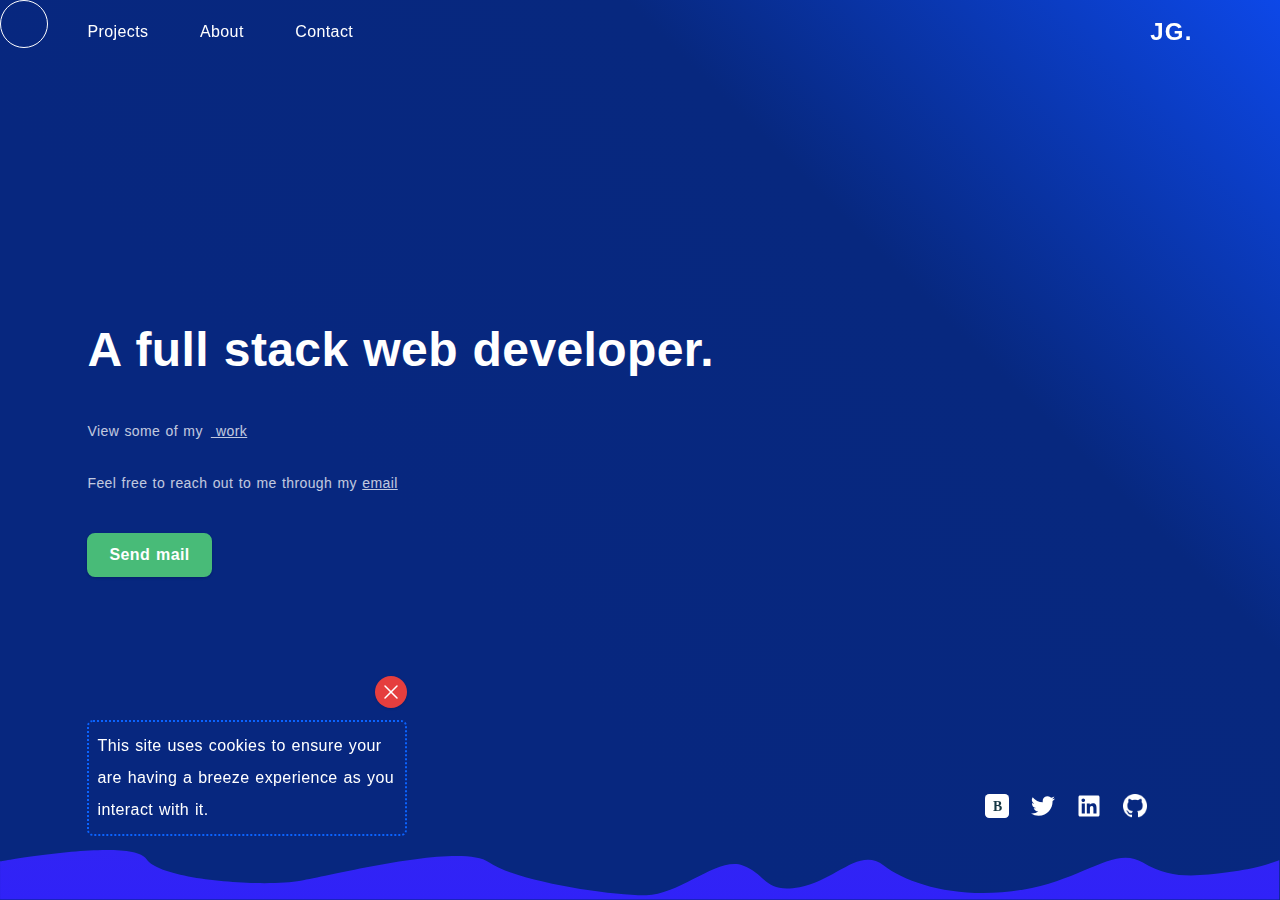
==== index.html @ e13d9b6c ":tada: initial commit" ====
<!doctype html>
<html data-n-head-ssr lang="en" data-n-head="%7B%22lang%22:%7B%22ssr%22:%22en%22%7D%7D">
  <head>
    <title>IAmGitau — A Full stack web developer</title><meta data-n-head="ssr" name="title" data-hid="title" content="IAmGitau — A Full stack web developer"><meta data-n-head="ssr" data-hid="description" name="description" content="A passionate web developer, ready to work on complex project and giving them life. I am constantly learning and challenging myself to be even more productive.  I mostly work with python [Django] and JavaScript/Typescript (Nodejs and vuejs) on my applications, but also, I have some experience working with PHP(Laravel) and Golang."><meta data-n-head="ssr" data-hid="og:type" property="og:type" content="website"><meta data-n-head="ssr" data-hid="og:url" property="og:url" content="https://metatags.io/"><meta data-n-head="ssr" data-hid="og:title" property="og:title" content="IAmGitau — A Full stack web developer"><meta data-n-head="ssr" data-hid="og:description" property="og:description" content="A passionate web developer, ready to work on complex project and giving them life. I am constantly learning and challenging myself to be even more productive.  I mostly work with python [Django] and JavaScript/Typescript (Nodejs and vuejs) on my applications, but also, I have some experience working with PHP(Laravel) and Golang."><meta data-n-head="ssr" data-hid="og:image" property="og:image" content="/breakfast.svg"><meta data-n-head="ssr" data-hid="twitter:card" property="twitter:card" content="summary_large_image"><meta data-n-head="ssr" data-hid="twitter:url" property="twitter:url" content="undefined"><meta data-n-head="ssr" data-hid="twitter:title" property="twitter:title" content="IAmGitau — A Full stack web developer"><meta data-n-head="ssr" data-hid="twitter:description" property="twitter:description" content="A passionate web developer, ready to work on complex project and giving them life. I am constantly learning and challenging myself to be even more productive.  I mostly work with python [Django] and JavaScript/Typescript (Nodejs and vuejs) on my applications, but also, I have some experience working with PHP(Laravel) and Golang."><meta data-n-head="ssr" data-hid="twitter:image" property="twitter:image" content="/breakfast.svg"><meta data-n-head="ssr" data-hid="charset" charset="utf-8"><meta data-n-head="ssr" data-hid="viewport" name="viewport" content="width=device-width,initial-scale=1"><meta data-n-head="ssr" data-hid="mobile-web-app-capable" name="mobile-web-app-capable" content="yes"><meta data-n-head="ssr" data-hid="apple-mobile-web-app-title" name="apple-mobile-web-app-title" content="portfolio"><meta data-n-head="ssr" data-hid="og:site_name" name="og:site_name" property="og:site_name" content="portfolio"><link data-n-head="ssr" rel="shortcut icon" type="image/svg+xml" href="/logo.svg"><link data-n-head="ssr" rel="shortcut icon" href="/_nuxt/icons/icon_64x64.5f6a36.png"><link data-n-head="ssr" rel="apple-touch-icon" href="/_nuxt/icons/icon_512x512.5f6a36.png" sizes="512x512"><link data-n-head="ssr" rel="manifest" href="/_nuxt/manifest.0e35ac00.json" data-hid="manifest"><script data-n-head="ssr" src="/js/baby.js" defer></script><link rel="preload" href="/_nuxt/f70dbe1.js" as="script"><link rel="preload" href="/_nuxt/0036e7c.js" as="script"><link rel="preload" href="/_nuxt/cc92dce.js" as="script"><link rel="preload" href="/_nuxt/f03c0eb.js" as="script"><link rel="preload" href="/_nuxt/97b3f33.js" as="script"><style data-vue-ssr-id="0211d3d2:0 f52d43e0:0 fa7ff0ca:0 56b15182:0 a6830024:0 362bcc60:0 513e7f09:0">/*! normalize.css v8.0.1 | MIT License | github.com/necolas/normalize.css */html{line-height:1.15;-webkit-text-size-adjust:100%}body{margin:0}main{display:block}h1{font-size:2em;margin:.67em 0}hr{box-sizing:content-box;height:0;overflow:visible}pre{font-family:monospace,monospace;font-size:1em}a{background-color:transparent}abbr[title]{border-bottom:none;text-decoration:underline;-webkit-text-decoration:underline dotted;text-decoration:underline dotted}b,strong{font-weight:bolder}code,kbd,samp{font-family:monospace,monospace;font-size:1em}small{font-size:80%}sub,sup{font-size:75%;line-height:0;position:relative;vertical-align:baseline}sub{bottom:-.25em}sup{top:-.5em}img{border-style:none}button,input,optgroup,select,textarea{font-family:inherit;font-size:100%;line-height:1.15;margin:0}button,input{overflow:visible}button,select{text-transform:none}[type=button],button{-webkit-appearance:button}[type=button]::-moz-focus-inner,button::-moz-focus-inner{border-style:none;padding:0}[type=button]:-moz-focusring,button:-moz-focusring{outline:1px dotted ButtonText}fieldset{padding:.35em .75em .625em}legend{box-sizing:border-box;color:inherit;display:table;max-width:100%;padding:0;white-space:normal}progress{vertical-align:baseline}textarea{overflow:auto}[type=number]::-webkit-inner-spin-button,[type=number]::-webkit-outer-spin-button{height:auto}details{display:block}summary{display:list-item}[hidden],template{display:none}blockquote,dd,dl,figure,h1,h2,h3,h4,h5,h6,hr,p,pre{margin:0}button{background-color:transparent;background-image:none}button:focus{outline:1px dotted;outline:5px auto -webkit-focus-ring-color}fieldset,ol,ul{margin:0;padding:0}ol,ul{list-style:none}html{font-family:system-ui,-apple-system,Segoe UI,Roboto,Ubuntu,Cantarell,Noto Sans,sans-serif,BlinkMacSystemFont,"Segoe UI","Helvetica Neue",Arial,"Noto Sans","Apple Color Emoji","Segoe UI Emoji","Segoe UI Symbol","Noto Color Emoji";line-height:1.5}*,:after,:before{box-sizing:border-box;border:0 solid #e2e8f0}hr{border-top-width:1px}img{border-style:solid}textarea{resize:vertical}input::-moz-placeholder,textarea::-moz-placeholder{color:#a0aec0}input:-ms-input-placeholder,textarea:-ms-input-placeholder{color:#a0aec0}input::placeholder,textarea::placeholder{color:#a0aec0}[role=button],button{cursor:pointer}table{border-collapse:collapse}h1,h2,h3,h4,h5,h6{font-size:inherit;font-weight:inherit}a{color:inherit;text-decoration:inherit}button,input,optgroup,select,textarea{padding:0;line-height:inherit;color:inherit}code,kbd,pre,samp{font-family:Menlo,Monaco,Consolas,"Liberation Mono","Courier New",monospace}audio,canvas,embed,iframe,img,object,svg,video{display:block;vertical-align:middle}img,video{max-width:100%;height:auto}.space-y-2>:not(template)~:not(template){--space-y-reverse:0;margin-top:calc(.5rem*(1 - var(--space-y-reverse)));margin-bottom:calc(.5rem*var(--space-y-reverse))}.space-y-3>:not(template)~:not(template){--space-y-reverse:0;margin-top:calc(.75rem*(1 - var(--space-y-reverse)));margin-bottom:calc(.75rem*var(--space-y-reverse))}.space-x-3>:not(template)~:not(template){--space-x-reverse:0;margin-right:calc(.75rem*var(--space-x-reverse));margin-left:calc(.75rem*(1 - var(--space-x-reverse)))}.space-y-4>:not(template)~:not(template){--space-y-reverse:0;margin-top:calc(1rem*(1 - var(--space-y-reverse)));margin-bottom:calc(1rem*var(--space-y-reverse))}.space-y-8>:not(template)~:not(template){--space-y-reverse:0;margin-top:calc(2rem*(1 - var(--space-y-reverse)));margin-bottom:calc(2rem*var(--space-y-reverse))}.space-y-16>:not(template)~:not(template){--space-y-reverse:0;margin-top:calc(4rem*(1 - var(--space-y-reverse)));margin-bottom:calc(4rem*var(--space-y-reverse))}.bg-transparent{background-color:transparent}.bg-red-600{--bg-opacity:1;background-color:#e53e3e;background-color:rgba(229,62,62,var(--bg-opacity))}.bg-green-500{--bg-opacity:1;background-color:#48bb78;background-color:rgba(72,187,120,var(--bg-opacity))}.bg-blue-800{--bg-opacity:1;background-color:#2c5282;background-color:rgba(44,82,130,var(--bg-opacity))}.hover\:bg-transparent:hover{background-color:transparent}.border-gray-200{--border-opacity:1;border-color:#edf2f7;border-color:rgba(237,242,247,var(--border-opacity))}.border-gray-400{--border-opacity:1;border-color:#cbd5e0;border-color:rgba(203,213,224,var(--border-opacity))}.border-green-500{--border-opacity:1;border-color:#48bb78;border-color:rgba(72,187,120,var(--border-opacity))}.border-indigo-600{--border-opacity:1;border-color:#5a67d8;border-color:rgba(90,103,216,var(--border-opacity))}.hover\:border-green-500:hover{--border-opacity:1;border-color:#48bb78;border-color:rgba(72,187,120,var(--border-opacity))}.hover\:border-indigo-700:hover{--border-opacity:1;border-color:#4c51bf;border-color:rgba(76,81,191,var(--border-opacity))}.border-opacity-0{--border-opacity:0}.border-opacity-25{--border-opacity:0.25}.border-opacity-50{--border-opacity:0.5}.border-opacity-100,.focus\:border-opacity-100:focus,.hover\:border-opacity-100:hover{--border-opacity:1}.rounded{border-radius:.25rem}.rounded-md{border-radius:.375rem}.rounded-lg{border-radius:.5rem}.rounded-xl{border-radius:.75rem}.rounded-full{border-radius:9999px}.border-dashed{border-style:dashed}.border-dotted{border-style:dotted}.border-2{border-width:2px}.border{border-width:1px}.flex{display:flex}.table{display:table}.grid{display:grid}.hidden{display:none}.flex-row{flex-direction:row}.flex-col{flex-direction:column}.items-start{align-items:flex-start}.items-end{align-items:flex-end}.items-center{align-items:center}.justify-start{justify-content:flex-start}.justify-end{justify-content:flex-end}.justify-center{justify-content:center}.justify-between{justify-content:space-between}.font-bold{font-weight:700}.h-6{height:1.5rem}.h-full{height:100%}.h-screen{height:100vh}.text-sm{font-size:.875rem;line-height:1.25rem}.text-lg{font-size:1.125rem}.text-lg,.text-xl{line-height:1.75rem}.text-xl{font-size:1.25rem}.text-2xl{font-size:1.5rem;line-height:2rem}.text-3xl{font-size:1.875rem;line-height:2.25rem}.text-5xl{font-size:3rem;line-height:1}.leading-6{line-height:1.5rem}.leading-8{line-height:2rem}.leading-normal{line-height:1.5}.leading-relaxed{line-height:1.625}.leading-loose{line-height:2}.my-6{margin-top:1.5rem;margin-bottom:1.5rem}.my-10{margin-top:2.5rem;margin-bottom:2.5rem}.mx-auto{margin-left:auto;margin-right:auto}.mt-4{margin-top:1rem}.mt-5{margin-top:1.25rem}.mt-10{margin-top:2.5rem}.mb-12{margin-bottom:3rem}.mt-32{margin-top:8rem}.-mt-3{margin-top:-.75rem}.min-h-screen{min-height:100vh}.opacity-50{opacity:.5}.hover\:opacity-75:hover,.opacity-75{opacity:.75}.focus\:outline-none:focus{outline:2px solid transparent;outline-offset:2px}.overflow-y-auto{overflow-y:auto}.p-1{padding:.25rem}.p-2{padding:.5rem}.py-1{padding-top:.25rem;padding-bottom:.25rem}.py-2{padding-top:.5rem;padding-bottom:.5rem}.px-2{padding-left:.5rem;padding-right:.5rem}.py-3{padding-top:.75rem;padding-bottom:.75rem}.py-4{padding-top:1rem;padding-bottom:1rem}.px-4{padding-left:1rem;padding-right:1rem}.px-5{padding-left:1.25rem;padding-right:1.25rem}.px-8{padding-left:2rem;padding-right:2rem}.pt-16{padding-top:4rem}.static{position:static}.fixed{position:fixed}.relative{position:relative}.top-0{top:0}.bottom-0{bottom:0}.shadow{box-shadow:0 1px 3px 0 rgba(0,0,0,.1),0 1px 2px 0 rgba(0,0,0,.06)}.hover\:shadow-md:hover{box-shadow:0 4px 6px -1px rgba(0,0,0,.1),0 2px 4px -1px rgba(0,0,0,.06)}.text-center{text-align:center}.text-white{--text-opacity:1;color:#fff;color:rgba(255,255,255,var(--text-opacity))}.text-gray-100{--text-opacity:1;color:#f7fafc;color:rgba(247,250,252,var(--text-opacity))}.text-gray-300{--text-opacity:1;color:#e2e8f0;color:rgba(226,232,240,var(--text-opacity))}.text-opacity-75{--text-opacity:0.75}.uppercase{text-transform:uppercase}.capitalize{text-transform:capitalize}.underline{text-decoration:underline}.tracking-normal{letter-spacing:0}.tracking-wide{letter-spacing:.025em}.tracking-wider{letter-spacing:.05em}.select-none{-webkit-user-select:none;-moz-user-select:none;-ms-user-select:none;user-select:none}.w-6{width:1.5rem}.w-1\/2{width:50%}.w-3\/4{width:75%}.w-7\/12{width:58.333333%}.w-10\/12{width:83.333333%}.w-full{width:100%}.z-40{z-index:40}.z-50{z-index:50}.gap-3{grid-gap:.75rem;gap:.75rem}.auto-rows-auto{grid-auto-rows:auto}.transform{--transform-translate-x:0;--transform-translate-y:0;--transform-rotate:0;--transform-skew-x:0;--transform-skew-y:0;--transform-scale-x:1;--transform-scale-y:1;transform:translateX(var(--transform-translate-x)) translateY(var(--transform-translate-y)) rotate(var(--transform-rotate)) skewX(var(--transform-skew-x)) skewY(var(--transform-skew-y)) scaleX(var(--transform-scale-x)) scaleY(var(--transform-scale-y))}.transition{transition-property:background-color,border-color,color,fill,stroke,opacity,box-shadow,transform}.transition-colors{transition-property:background-color,border-color,color,fill,stroke}.ease-out{transition-timing-function:cubic-bezier(0,0,.2,1)}.duration-300{transition-duration:.3s}@-webkit-keyframes spin{to{transform:rotate(1turn)}}@keyframes spin{to{transform:rotate(1turn)}}@-webkit-keyframes ping{75%,to{transform:scale(2);opacity:0}}@keyframes ping{75%,to{transform:scale(2);opacity:0}}@-webkit-keyframes pulse{50%{opacity:.5}}@keyframes pulse{50%{opacity:.5}}@-webkit-keyframes bounce{0%,to{transform:translateY(-25%);-webkit-animation-timing-function:cubic-bezier(.8,0,1,1);animation-timing-function:cubic-bezier(.8,0,1,1)}50%{transform:none;-webkit-animation-timing-function:cubic-bezier(0,0,.2,1);animation-timing-function:cubic-bezier(0,0,.2,1)}}@keyframes bounce{0%,to{transform:translateY(-25%);-webkit-animation-timing-function:cubic-bezier(.8,0,1,1);animation-timing-function:cubic-bezier(.8,0,1,1)}50%{transform:none;-webkit-animation-timing-function:cubic-bezier(0,0,.2,1);animation-timing-function:cubic-bezier(0,0,.2,1)}}.animate-bounce{-webkit-animation:bounce 1s infinite;animation:bounce 1s infinite}@media (min-width:640px){.sm\:space-y-3>:not(template)~:not(template){--space-y-reverse:0;margin-top:calc(.75rem*(1 - var(--space-y-reverse)));margin-bottom:calc(.75rem*var(--space-y-reverse))}.sm\:flex{display:flex}.sm\:justify-center{justify-content:center}.sm\:h-8{height:2rem}.sm\:text-lg{font-size:1.125rem;line-height:1.75rem}.sm\:text-xl{font-size:1.25rem;line-height:1.75rem}.sm\:leading-6{line-height:1.5rem}.sm\:leading-normal{line-height:1.5}.sm\:mt-10{margin-top:2.5rem}.sm\:mb-16{margin-bottom:4rem}.sm\:pt-12{padding-top:3rem}.sm\:tracking-normal{letter-spacing:0}.sm\:w-8{width:2rem}.sm\:w-7\/12{width:58.333333%}.sm\:w-8\/12{width:66.666667%}.sm\:gap-5{grid-gap:1.25rem;gap:1.25rem}.sm\:grid-cols-2{grid-template-columns:repeat(2,minmax(0,1fr))}}@media (min-width:768px){.md\:text-2xl{font-size:1.5rem;line-height:2rem}.md\:leading-7{line-height:1.75rem}.md\:pt-8{padding-top:2rem}.md\:tracking-wide{letter-spacing:.025em}.md\:w-1\/3{width:33.333333%}.md\:w-7\/12{width:58.333333%}}@media (min-width:1024px){.lg\:text-base{font-size:1rem;line-height:1.5rem}.lg\:text-3xl{font-size:1.875rem;line-height:2.25rem}.lg\:leading-8{line-height:2rem}.lg\:pt-5{padding-top:1.25rem}.lg\:w-1\/4{width:25%}.lg\:w-6\/12{width:50%}}.page-enter,.page-leave-active{opacity:0}.page-enter-active,.page-leave-active{transition:opacity .5s}.screen{height:100vh;min-height:100vh;width:100%}.rounded-xl{border-radius:1rem}.tooltip{position:relative}.w-web{width:86.333333%}@-webkit-keyframes bounce{0%,to{transform:translateY(-2.5%);-webkit-animation-timing-function:cubic-bezier(.8,0,1,1);animation-timing-function:cubic-bezier(.8,0,1,1)}50%{transform:none;-webkit-animation-timing-function:cubic-bezier(0,0,.2,1);animation-timing-function:cubic-bezier(0,0,.2,1)}}@keyframes bounce{0%,to{transform:translateY(-2.5%);-webkit-animation-timing-function:cubic-bezier(.8,0,1,1);animation-timing-function:cubic-bezier(.8,0,1,1)}50%{transform:none;-webkit-animation-timing-function:cubic-bezier(0,0,.2,1);animation-timing-function:cubic-bezier(0,0,.2,1)}}.nuxt-progress{position:fixed;top:0;left:0;right:0;height:2px;width:0;opacity:1;transition:width .1s,opacity .4s;background-color:#000;z-index:999999}.nuxt-progress.nuxt-progress-notransition{transition:none}.nuxt-progress-failed{background-color:red}html{font-family:"Source Sans Pro",-apple-system,BlinkMacSystemFont,"Segoe UI",Roboto,"Helvetica Neue",Arial,sans-serif;font-size:16px;word-spacing:1px;-ms-text-size-adjust:100%;-webkit-text-size-adjust:100%;-moz-osx-font-smoothing:grayscale;-webkit-font-smoothing:antialiased;box-sizing:border-box}*,:after,:before{box-sizing:border-box;margin:0}#body{background:linear-gradient(45deg,#07277f,#07277f,#07287f,#0e4df9 105%)}.link{padding:.25rem;margin-top:2.5rem;transition-property:background-color,border-color,color,fill,stroke,opacity,box-shadow,transform;transition-duration:.3s;--border-opacity:1;--border-opacity:0;border:1px dotted #edf2f7;border-color:rgba(237,242,247,var(--border-opacity));border-radius:9999px;-webkit-user-select:none;-moz-user-select:none;-ms-user-select:none;user-select:none}.link:focus,.link:hover{--border-opacity:1}.link:focus{outline:2px solid transparent;outline-offset:2px}#cursor{width:3rem;height:3rem;border:1px solid #fff;position:absolute;border-radius:50%;transition-duration:.2s;transition-timing-function:ease-out;-webkit-animation:cursor 3s infinite alternate;animation:cursor 3s infinite alternate}body{overflow:hidden}@-webkit-keyframes cursor{0%{transform:scale(1)}to{transform:scale(.7)}}@keyframes cursor{0%{transform:scale(1)}to{transform:scale(.7)}}@media screen and (max-width:400px){#links{margin-bottom:2rem!important}}#links{right:10%;margin-bottom:4%}@media screen and (max-width:1280px){#links{margin-bottom:6%!important}}@media screen and (max-width:480px){#nav[data-v-78982174]{width:60%}}@media screen and (max-width:300px){#nav[data-v-78982174]{width:100%}}@media screen and (max-width:380px){#nav[data-v-78982174]{width:80%;font-size:.875rem;line-height:1.25rem;letter-spacing:.05em}}@media screen and (max-width:350px){#title[data-v-725ddae3]{width:95%;font-size:2.25rem;line-height:2.5rem}}.border-cookie-color[data-v-1d9d3c94]{--border-opacity-custom:1;border-color:#0b63fe;border-color:rgba(11,99,254,var(--border-opacity-custom))}</style><link rel="preload" href="/_nuxt/static/1603466944/state.js" as="script"><link rel="preload" href="/_nuxt/static/1603466944/payload.js" as="script">
  </head>
  <body>
    <div data-server-rendered="true" id="__nuxt"><!----><div id="__layout"><div id="body" class="relative flex flex-col items-start justify-between w-full h-screen min-h-screen overflow-y-auto text-white"><section class="w-full text-white fixed top-0 py-4 bg-transparent" style="z-index:60" data-v-78982174><header class="mx-auto flex flex-row justify-between items-center w-web" data-v-78982174><nav class="flex flex-row items-center justify-start w-full" data-v-78982174><ul id="nav" class="flex capitalize tracking-wide flex-row items-center justify-between w-1/2 lg:w-1/4 sm:w-7/12" data-v-78982174><li data-v-78982174><a href="/projects" data-v-78982174>projects</a></li> <li data-v-78982174><a href="/about" data-v-78982174>about</a></li> <li data-v-78982174><a href="/contact" data-v-78982174>Contact</a></li></ul></nav> <a href="/" aria-current="page" class="text-2xl font-bold tracking-wider text-white select-none nuxt-link-exact-active nuxt-link-active" data-v-ed53b144 data-v-78982174>
  JG.
</a></header></section> <div id="cursor"></div> <section class="flex flex-col items-start justify-center h-full mx-auto w-web"><section class="flex flex-col items-start justify-center w-full h-full space-y-2 space-y-8 text-white tracking-wide" data-v-725ddae3><h1 id="title" class="w-3/4 -mt-3 text-5xl font-bold leading-relaxed text-white" data-v-725ddae3>
    A full stack web developer.
  </h1> <div class="flex flex-col items-start space-y-3" data-v-725ddae3><p class="text-sm opacity-75" data-v-725ddae3>
      View some of my<a href="/projects" class="px-2 py-1 underline rounded-md hover:opacity-75" data-v-725ddae3>
        work
      </a></p></div> <div class="flex flex-col items-start space-y-4" data-v-725ddae3><p class="text-sm opacity-75" data-v-725ddae3>
      Feel free to reach out to me through my
      <a href="mailto:jozegitao@gmail.com" rel="noopener noreferrer" class="underline hover:opacity-75" data-v-725ddae3>
        email
      </a></p> <br data-v-725ddae3> <a href="mailto:jozegitao@gmail.com" rel="noopener noreferrer" class="px-5 py-2 mt-5 font-bold tracking-wide text-center text-white transition-colors duration-300 bg-green-500 border-2 border-green-500 rounded-lg shadow select-none hover:bg-transparent hover:border-green-500 hover:shadow-md" data-v-725ddae3>
  Send mail
</a></div></section> <section class="fixed bottom-0 z-50 hidden sm:flex flex-col w-1/2 mb-12 space-y-3 sm:mb-16 lg:w-1/4 md:w-1/3" data-v-1d9d3c94><div class="flex flex-row items-center justify-end w-full" data-v-1d9d3c94><button type="button" tabindex="0" role="button" aria-label="button" aria-describedby="Accept website cookies" class="p-1 transition-colors duration-300 bg-red-600 rounded-full shadow active:opacity-75" data-v-1d9d3c94><svg xmlns="http://www.w3.org/2000/svg" viewBox="0 0 24 24" stroke-width="1.5" stroke="currentColor" fill="none" stroke-linecap="round" stroke-linejoin="round" class="w-6 h-6 text-white" data-v-1d9d3c94><path stroke="none" d="M0 0h24v24H0z" fill="none" data-v-1d9d3c94></path> <line x1="18" y1="6" x2="6" y2="18" data-v-1d9d3c94></line> <line x1="6" y1="6" x2="18" y2="18" data-v-1d9d3c94></line></svg></button></div> <div class="w-full p-2 text-white border-2 border-dotted rounded-md border-cookie-color" data-v-1d9d3c94><p class="text-sm leading-normal tracking-normal text-white md:tracking-wide sm:leading-6 lg:leading-8 lg:text-base" data-v-1d9d3c94>
      This site uses cookies to ensure your are having a breeze experience as
      you interact with it.
    </p></div></section> <div id="links" class="fixed bottom-0 z-40 flex items-end justify-end space-x-3"><a href="https://vibrant-wozniak-8a4ee9.netlify.app" rel="noreferrer noopener" target="_blank" tabindex="0" title="My blog " class="link"><img src="[data-uri]" draggable="false" alt="blog" class="w-6 h-6 select-none"></a> <a href="https://twitter.com/_gitau_" rel="noreferrer noopener" target="_blank" tabindex="0" title="My twitter account" class="link"><img src="[data-uri]" draggable="false" alt="twiiter logo" class="w-6 h-6 select-none"></a> <a href="https://www.linkedin.com/in/joseph-gitau-2415a41a6" rel="noreferrer noopener" target="_blank" tabindex="0" title="My linkedin profile" class="link"><img src="[data-uri]" draggable="false" alt="linkedin" class="w-6 h-6 select-none"></a> <a href="https://github.com/IAmGitau" rel="noreferrer noopener" target="_blank" tabindex="0" title="My github account" class="link"><img src="/_nuxt/img/GitHub-Mark-Light-64px.eb94bb9.png" draggable="false" alt="githubIcon" class="w-6 h-6 select-none"></a></div></section> <svg xmlns="http://www.w3.org/2000/svg" viewBox="0 0 1921.239 75.335" class="fixed bottom-0 z-40 w-full"><defs><linearGradient id="a" x1=".5" x2=".5" y2="1" gradientUnits="objectBoundingBox"><stop offset="0" stop-color="#3124f4"></stop> <stop offset="1" stop-color="#3022f8"></stop></linearGradient></defs> <path d="M0 1023.355s197.913-36.2 219.635-3.62 177.4 42.237 231.7 32.583 240.15-56.719 282.388-27.756 184.36 50.407 236.345 49.479 107.683-58.483 144.814-44.558 31.562 41.773 85.4 32.49 89.117-61.268 126.249-32.49 116.038 51.985 208.868 36.2 137.389-66.837 180.09-40.845 80.762 20.423 127.177 14.853 77.567-18.145 77.567-18.145v58.779L0 1080.4z" transform="translate(0 -1006.135)" fill="url(#a)"></path></svg></div></div></div><script defer src="/_nuxt/static/1603466944/state.js"></script><script src="/_nuxt/f70dbe1.js" defer></script><script src="/_nuxt/97b3f33.js" defer></script><script src="/_nuxt/0036e7c.js" defer></script><script src="/_nuxt/cc92dce.js" defer></script><script src="/_nuxt/f03c0eb.js" defer></script>
  </body>
</html>
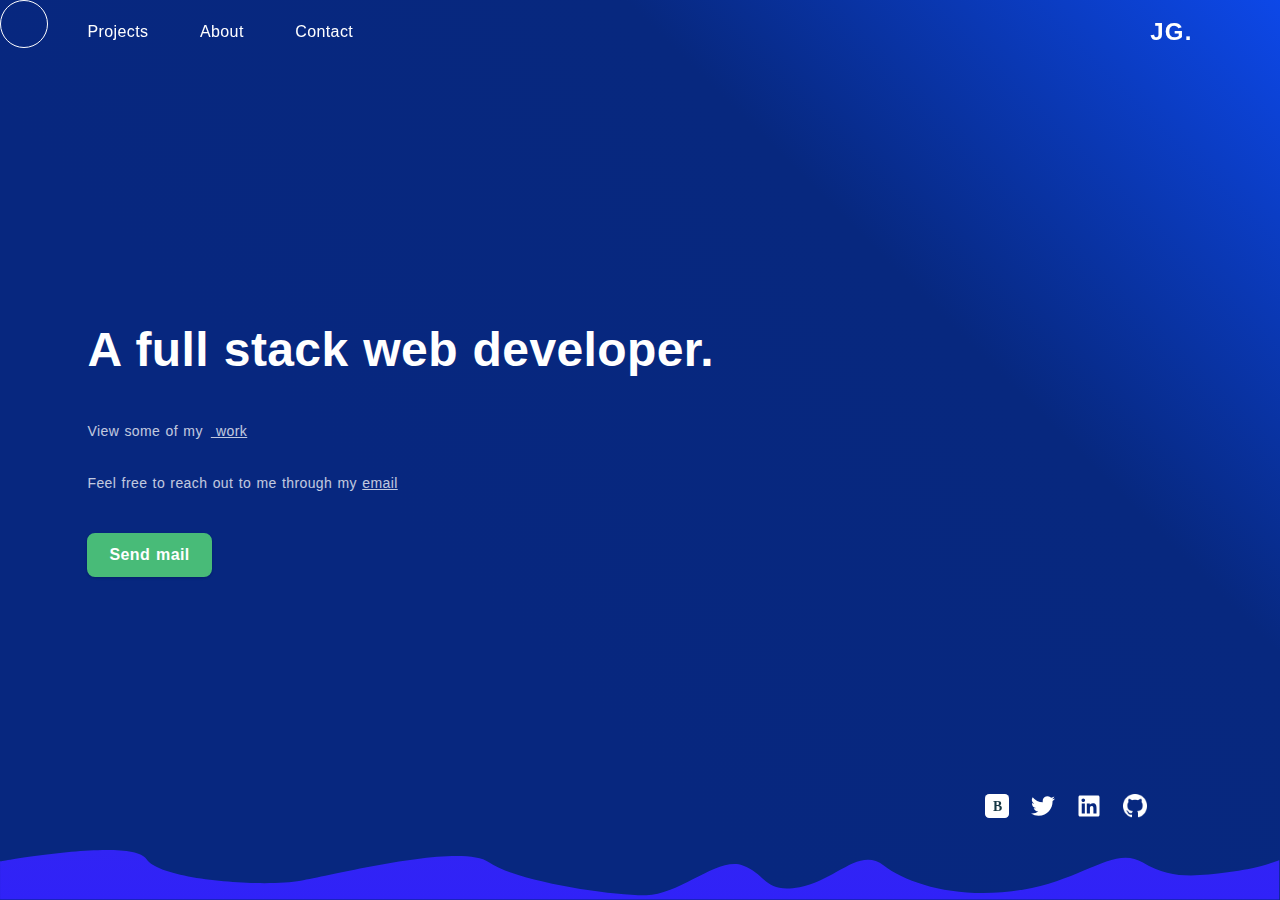
==== commit 466e1cc3: ":truck: update some informations" ====
--- a/index.html
+++ b/index.html
@@ -1,7 +1,7 @@
 <!doctype html>
 <html data-n-head-ssr lang="en" data-n-head="%7B%22lang%22:%7B%22ssr%22:%22en%22%7D%7D">
   <head>
-    <title>IAmGitau — A Full stack web developer</title><meta data-n-head="ssr" name="title" data-hid="title" content="IAmGitau — A Full stack web developer"><meta data-n-head="ssr" data-hid="description" name="description" content="A passionate web developer, ready to work on complex project and giving them life. I am constantly learning and challenging myself to be even more productive.  I mostly work with python [Django] and JavaScript/Typescript (Nodejs and vuejs) on my applications, but also, I have some experience working with PHP(Laravel) and Golang."><meta data-n-head="ssr" data-hid="og:type" property="og:type" content="website"><meta data-n-head="ssr" data-hid="og:url" property="og:url" content="https://metatags.io/"><meta data-n-head="ssr" data-hid="og:title" property="og:title" content="IAmGitau — A Full stack web developer"><meta data-n-head="ssr" data-hid="og:description" property="og:description" content="A passionate web developer, ready to work on complex project and giving them life. I am constantly learning and challenging myself to be even more productive.  I mostly work with python [Django] and JavaScript/Typescript (Nodejs and vuejs) on my applications, but also, I have some experience working with PHP(Laravel) and Golang."><meta data-n-head="ssr" data-hid="og:image" property="og:image" content="/breakfast.svg"><meta data-n-head="ssr" data-hid="twitter:card" property="twitter:card" content="summary_large_image"><meta data-n-head="ssr" data-hid="twitter:url" property="twitter:url" content="undefined"><meta data-n-head="ssr" data-hid="twitter:title" property="twitter:title" content="IAmGitau — A Full stack web developer"><meta data-n-head="ssr" data-hid="twitter:description" property="twitter:description" content="A passionate web developer, ready to work on complex project and giving them life. I am constantly learning and challenging myself to be even more productive.  I mostly work with python [Django] and JavaScript/Typescript (Nodejs and vuejs) on my applications, but also, I have some experience working with PHP(Laravel) and Golang."><meta data-n-head="ssr" data-hid="twitter:image" property="twitter:image" content="/breakfast.svg"><meta data-n-head="ssr" data-hid="charset" charset="utf-8"><meta data-n-head="ssr" data-hid="viewport" name="viewport" content="width=device-width,initial-scale=1"><meta data-n-head="ssr" data-hid="mobile-web-app-capable" name="mobile-web-app-capable" content="yes"><meta data-n-head="ssr" data-hid="apple-mobile-web-app-title" name="apple-mobile-web-app-title" content="portfolio"><meta data-n-head="ssr" data-hid="og:site_name" name="og:site_name" property="og:site_name" content="portfolio"><link data-n-head="ssr" rel="shortcut icon" type="image/svg+xml" href="/logo.svg"><link data-n-head="ssr" rel="shortcut icon" href="/_nuxt/icons/icon_64x64.5f6a36.png"><link data-n-head="ssr" rel="apple-touch-icon" href="/_nuxt/icons/icon_512x512.5f6a36.png" sizes="512x512"><link data-n-head="ssr" rel="manifest" href="/_nuxt/manifest.0e35ac00.json" data-hid="manifest"><script data-n-head="ssr" src="/js/baby.js" defer></script><link rel="preload" href="/_nuxt/f70dbe1.js" as="script"><link rel="preload" href="/_nuxt/0036e7c.js" as="script"><link rel="preload" href="/_nuxt/cc92dce.js" as="script"><link rel="preload" href="/_nuxt/f03c0eb.js" as="script"><link rel="preload" href="/_nuxt/97b3f33.js" as="script"><style data-vue-ssr-id="0211d3d2:0 f52d43e0:0 fa7ff0ca:0 56b15182:0 a6830024:0 362bcc60:0 513e7f09:0">/*! normalize.css v8.0.1 | MIT License | github.com/necolas/normalize.css */html{line-height:1.15;-webkit-text-size-adjust:100%}body{margin:0}main{display:block}h1{font-size:2em;margin:.67em 0}hr{box-sizing:content-box;height:0;overflow:visible}pre{font-family:monospace,monospace;font-size:1em}a{background-color:transparent}abbr[title]{border-bottom:none;text-decoration:underline;-webkit-text-decoration:underline dotted;text-decoration:underline dotted}b,strong{font-weight:bolder}code,kbd,samp{font-family:monospace,monospace;font-size:1em}small{font-size:80%}sub,sup{font-size:75%;line-height:0;position:relative;vertical-align:baseline}sub{bottom:-.25em}sup{top:-.5em}img{border-style:none}button,input,optgroup,select,textarea{font-family:inherit;font-size:100%;line-height:1.15;margin:0}button,input{overflow:visible}button,select{text-transform:none}[type=button],button{-webkit-appearance:button}[type=button]::-moz-focus-inner,button::-moz-focus-inner{border-style:none;padding:0}[type=button]:-moz-focusring,button:-moz-focusring{outline:1px dotted ButtonText}fieldset{padding:.35em .75em .625em}legend{box-sizing:border-box;color:inherit;display:table;max-width:100%;padding:0;white-space:normal}progress{vertical-align:baseline}textarea{overflow:auto}[type=number]::-webkit-inner-spin-button,[type=number]::-webkit-outer-spin-button{height:auto}details{display:block}summary{display:list-item}[hidden],template{display:none}blockquote,dd,dl,figure,h1,h2,h3,h4,h5,h6,hr,p,pre{margin:0}button{background-color:transparent;background-image:none}button:focus{outline:1px dotted;outline:5px auto -webkit-focus-ring-color}fieldset,ol,ul{margin:0;padding:0}ol,ul{list-style:none}html{font-family:system-ui,-apple-system,Segoe UI,Roboto,Ubuntu,Cantarell,Noto Sans,sans-serif,BlinkMacSystemFont,"Segoe UI","Helvetica Neue",Arial,"Noto Sans","Apple Color Emoji","Segoe UI Emoji","Segoe UI Symbol","Noto Color Emoji";line-height:1.5}*,:after,:before{box-sizing:border-box;border:0 solid #e2e8f0}hr{border-top-width:1px}img{border-style:solid}textarea{resize:vertical}input::-moz-placeholder,textarea::-moz-placeholder{color:#a0aec0}input:-ms-input-placeholder,textarea:-ms-input-placeholder{color:#a0aec0}input::placeholder,textarea::placeholder{color:#a0aec0}[role=button],button{cursor:pointer}table{border-collapse:collapse}h1,h2,h3,h4,h5,h6{font-size:inherit;font-weight:inherit}a{color:inherit;text-decoration:inherit}button,input,optgroup,select,textarea{padding:0;line-height:inherit;color:inherit}code,kbd,pre,samp{font-family:Menlo,Monaco,Consolas,"Liberation Mono","Courier New",monospace}audio,canvas,embed,iframe,img,object,svg,video{display:block;vertical-align:middle}img,video{max-width:100%;height:auto}.space-y-2>:not(template)~:not(template){--space-y-reverse:0;margin-top:calc(.5rem*(1 - var(--space-y-reverse)));margin-bottom:calc(.5rem*var(--space-y-reverse))}.space-y-3>:not(template)~:not(template){--space-y-reverse:0;margin-top:calc(.75rem*(1 - var(--space-y-reverse)));margin-bottom:calc(.75rem*var(--space-y-reverse))}.space-x-3>:not(template)~:not(template){--space-x-reverse:0;margin-right:calc(.75rem*var(--space-x-reverse));margin-left:calc(.75rem*(1 - var(--space-x-reverse)))}.space-y-4>:not(template)~:not(template){--space-y-reverse:0;margin-top:calc(1rem*(1 - var(--space-y-reverse)));margin-bottom:calc(1rem*var(--space-y-reverse))}.space-y-8>:not(template)~:not(template){--space-y-reverse:0;margin-top:calc(2rem*(1 - var(--space-y-reverse)));margin-bottom:calc(2rem*var(--space-y-reverse))}.space-y-16>:not(template)~:not(template){--space-y-reverse:0;margin-top:calc(4rem*(1 - var(--space-y-reverse)));margin-bottom:calc(4rem*var(--space-y-reverse))}.bg-transparent{background-color:transparent}.bg-red-600{--bg-opacity:1;background-color:#e53e3e;background-color:rgba(229,62,62,var(--bg-opacity))}.bg-green-500{--bg-opacity:1;background-color:#48bb78;background-color:rgba(72,187,120,var(--bg-opacity))}.bg-blue-800{--bg-opacity:1;background-color:#2c5282;background-color:rgba(44,82,130,var(--bg-opacity))}.hover\:bg-transparent:hover{background-color:transparent}.border-gray-200{--border-opacity:1;border-color:#edf2f7;border-color:rgba(237,242,247,var(--border-opacity))}.border-gray-400{--border-opacity:1;border-color:#cbd5e0;border-color:rgba(203,213,224,var(--border-opacity))}.border-green-500{--border-opacity:1;border-color:#48bb78;border-color:rgba(72,187,120,var(--border-opacity))}.border-indigo-600{--border-opacity:1;border-color:#5a67d8;border-color:rgba(90,103,216,var(--border-opacity))}.hover\:border-green-500:hover{--border-opacity:1;border-color:#48bb78;border-color:rgba(72,187,120,var(--border-opacity))}.hover\:border-indigo-700:hover{--border-opacity:1;border-color:#4c51bf;border-color:rgba(76,81,191,var(--border-opacity))}.border-opacity-0{--border-opacity:0}.border-opacity-25{--border-opacity:0.25}.border-opacity-50{--border-opacity:0.5}.border-opacity-100,.focus\:border-opacity-100:focus,.hover\:border-opacity-100:hover{--border-opacity:1}.rounded{border-radius:.25rem}.rounded-md{border-radius:.375rem}.rounded-lg{border-radius:.5rem}.rounded-xl{border-radius:.75rem}.rounded-full{border-radius:9999px}.border-dashed{border-style:dashed}.border-dotted{border-style:dotted}.border-2{border-width:2px}.border{border-width:1px}.flex{display:flex}.table{display:table}.grid{display:grid}.hidden{display:none}.flex-row{flex-direction:row}.flex-col{flex-direction:column}.items-start{align-items:flex-start}.items-end{align-items:flex-end}.items-center{align-items:center}.justify-start{justify-content:flex-start}.justify-end{justify-content:flex-end}.justify-center{justify-content:center}.justify-between{justify-content:space-between}.font-bold{font-weight:700}.h-6{height:1.5rem}.h-full{height:100%}.h-screen{height:100vh}.text-sm{font-size:.875rem;line-height:1.25rem}.text-lg{font-size:1.125rem}.text-lg,.text-xl{line-height:1.75rem}.text-xl{font-size:1.25rem}.text-2xl{font-size:1.5rem;line-height:2rem}.text-3xl{font-size:1.875rem;line-height:2.25rem}.text-5xl{font-size:3rem;line-height:1}.leading-6{line-height:1.5rem}.leading-8{line-height:2rem}.leading-normal{line-height:1.5}.leading-relaxed{line-height:1.625}.leading-loose{line-height:2}.my-6{margin-top:1.5rem;margin-bottom:1.5rem}.my-10{margin-top:2.5rem;margin-bottom:2.5rem}.mx-auto{margin-left:auto;margin-right:auto}.mt-4{margin-top:1rem}.mt-5{margin-top:1.25rem}.mt-10{margin-top:2.5rem}.mb-12{margin-bottom:3rem}.mt-32{margin-top:8rem}.-mt-3{margin-top:-.75rem}.min-h-screen{min-height:100vh}.opacity-50{opacity:.5}.hover\:opacity-75:hover,.opacity-75{opacity:.75}.focus\:outline-none:focus{outline:2px solid transparent;outline-offset:2px}.overflow-y-auto{overflow-y:auto}.p-1{padding:.25rem}.p-2{padding:.5rem}.py-1{padding-top:.25rem;padding-bottom:.25rem}.py-2{padding-top:.5rem;padding-bottom:.5rem}.px-2{padding-left:.5rem;padding-right:.5rem}.py-3{padding-top:.75rem;padding-bottom:.75rem}.py-4{padding-top:1rem;padding-bottom:1rem}.px-4{padding-left:1rem;padding-right:1rem}.px-5{padding-left:1.25rem;padding-right:1.25rem}.px-8{padding-left:2rem;padding-right:2rem}.pt-16{padding-top:4rem}.static{position:static}.fixed{position:fixed}.relative{position:relative}.top-0{top:0}.bottom-0{bottom:0}.shadow{box-shadow:0 1px 3px 0 rgba(0,0,0,.1),0 1px 2px 0 rgba(0,0,0,.06)}.hover\:shadow-md:hover{box-shadow:0 4px 6px -1px rgba(0,0,0,.1),0 2px 4px -1px rgba(0,0,0,.06)}.text-center{text-align:center}.text-white{--text-opacity:1;color:#fff;color:rgba(255,255,255,var(--text-opacity))}.text-gray-100{--text-opacity:1;color:#f7fafc;color:rgba(247,250,252,var(--text-opacity))}.text-gray-300{--text-opacity:1;color:#e2e8f0;color:rgba(226,232,240,var(--text-opacity))}.text-opacity-75{--text-opacity:0.75}.uppercase{text-transform:uppercase}.capitalize{text-transform:capitalize}.underline{text-decoration:underline}.tracking-normal{letter-spacing:0}.tracking-wide{letter-spacing:.025em}.tracking-wider{letter-spacing:.05em}.select-none{-webkit-user-select:none;-moz-user-select:none;-ms-user-select:none;user-select:none}.w-6{width:1.5rem}.w-1\/2{width:50%}.w-3\/4{width:75%}.w-7\/12{width:58.333333%}.w-10\/12{width:83.333333%}.w-full{width:100%}.z-40{z-index:40}.z-50{z-index:50}.gap-3{grid-gap:.75rem;gap:.75rem}.auto-rows-auto{grid-auto-rows:auto}.transform{--transform-translate-x:0;--transform-translate-y:0;--transform-rotate:0;--transform-skew-x:0;--transform-skew-y:0;--transform-scale-x:1;--transform-scale-y:1;transform:translateX(var(--transform-translate-x)) translateY(var(--transform-translate-y)) rotate(var(--transform-rotate)) skewX(var(--transform-skew-x)) skewY(var(--transform-skew-y)) scaleX(var(--transform-scale-x)) scaleY(var(--transform-scale-y))}.transition{transition-property:background-color,border-color,color,fill,stroke,opacity,box-shadow,transform}.transition-colors{transition-property:background-color,border-color,color,fill,stroke}.ease-out{transition-timing-function:cubic-bezier(0,0,.2,1)}.duration-300{transition-duration:.3s}@-webkit-keyframes spin{to{transform:rotate(1turn)}}@keyframes spin{to{transform:rotate(1turn)}}@-webkit-keyframes ping{75%,to{transform:scale(2);opacity:0}}@keyframes ping{75%,to{transform:scale(2);opacity:0}}@-webkit-keyframes pulse{50%{opacity:.5}}@keyframes pulse{50%{opacity:.5}}@-webkit-keyframes bounce{0%,to{transform:translateY(-25%);-webkit-animation-timing-function:cubic-bezier(.8,0,1,1);animation-timing-function:cubic-bezier(.8,0,1,1)}50%{transform:none;-webkit-animation-timing-function:cubic-bezier(0,0,.2,1);animation-timing-function:cubic-bezier(0,0,.2,1)}}@keyframes bounce{0%,to{transform:translateY(-25%);-webkit-animation-timing-function:cubic-bezier(.8,0,1,1);animation-timing-function:cubic-bezier(.8,0,1,1)}50%{transform:none;-webkit-animation-timing-function:cubic-bezier(0,0,.2,1);animation-timing-function:cubic-bezier(0,0,.2,1)}}.animate-bounce{-webkit-animation:bounce 1s infinite;animation:bounce 1s infinite}@media (min-width:640px){.sm\:space-y-3>:not(template)~:not(template){--space-y-reverse:0;margin-top:calc(.75rem*(1 - var(--space-y-reverse)));margin-bottom:calc(.75rem*var(--space-y-reverse))}.sm\:flex{display:flex}.sm\:justify-center{justify-content:center}.sm\:h-8{height:2rem}.sm\:text-lg{font-size:1.125rem;line-height:1.75rem}.sm\:text-xl{font-size:1.25rem;line-height:1.75rem}.sm\:leading-6{line-height:1.5rem}.sm\:leading-normal{line-height:1.5}.sm\:mt-10{margin-top:2.5rem}.sm\:mb-16{margin-bottom:4rem}.sm\:pt-12{padding-top:3rem}.sm\:tracking-normal{letter-spacing:0}.sm\:w-8{width:2rem}.sm\:w-7\/12{width:58.333333%}.sm\:w-8\/12{width:66.666667%}.sm\:gap-5{grid-gap:1.25rem;gap:1.25rem}.sm\:grid-cols-2{grid-template-columns:repeat(2,minmax(0,1fr))}}@media (min-width:768px){.md\:text-2xl{font-size:1.5rem;line-height:2rem}.md\:leading-7{line-height:1.75rem}.md\:pt-8{padding-top:2rem}.md\:tracking-wide{letter-spacing:.025em}.md\:w-1\/3{width:33.333333%}.md\:w-7\/12{width:58.333333%}}@media (min-width:1024px){.lg\:text-base{font-size:1rem;line-height:1.5rem}.lg\:text-3xl{font-size:1.875rem;line-height:2.25rem}.lg\:leading-8{line-height:2rem}.lg\:pt-5{padding-top:1.25rem}.lg\:w-1\/4{width:25%}.lg\:w-6\/12{width:50%}}.page-enter,.page-leave-active{opacity:0}.page-enter-active,.page-leave-active{transition:opacity .5s}.screen{height:100vh;min-height:100vh;width:100%}.rounded-xl{border-radius:1rem}.tooltip{position:relative}.w-web{width:86.333333%}@-webkit-keyframes bounce{0%,to{transform:translateY(-2.5%);-webkit-animation-timing-function:cubic-bezier(.8,0,1,1);animation-timing-function:cubic-bezier(.8,0,1,1)}50%{transform:none;-webkit-animation-timing-function:cubic-bezier(0,0,.2,1);animation-timing-function:cubic-bezier(0,0,.2,1)}}@keyframes bounce{0%,to{transform:translateY(-2.5%);-webkit-animation-timing-function:cubic-bezier(.8,0,1,1);animation-timing-function:cubic-bezier(.8,0,1,1)}50%{transform:none;-webkit-animation-timing-function:cubic-bezier(0,0,.2,1);animation-timing-function:cubic-bezier(0,0,.2,1)}}.nuxt-progress{position:fixed;top:0;left:0;right:0;height:2px;width:0;opacity:1;transition:width .1s,opacity .4s;background-color:#000;z-index:999999}.nuxt-progress.nuxt-progress-notransition{transition:none}.nuxt-progress-failed{background-color:red}html{font-family:"Source Sans Pro",-apple-system,BlinkMacSystemFont,"Segoe UI",Roboto,"Helvetica Neue",Arial,sans-serif;font-size:16px;word-spacing:1px;-ms-text-size-adjust:100%;-webkit-text-size-adjust:100%;-moz-osx-font-smoothing:grayscale;-webkit-font-smoothing:antialiased;box-sizing:border-box}*,:after,:before{box-sizing:border-box;margin:0}#body{background:linear-gradient(45deg,#07277f,#07277f,#07287f,#0e4df9 105%)}.link{padding:.25rem;margin-top:2.5rem;transition-property:background-color,border-color,color,fill,stroke,opacity,box-shadow,transform;transition-duration:.3s;--border-opacity:1;--border-opacity:0;border:1px dotted #edf2f7;border-color:rgba(237,242,247,var(--border-opacity));border-radius:9999px;-webkit-user-select:none;-moz-user-select:none;-ms-user-select:none;user-select:none}.link:focus,.link:hover{--border-opacity:1}.link:focus{outline:2px solid transparent;outline-offset:2px}#cursor{width:3rem;height:3rem;border:1px solid #fff;position:absolute;border-radius:50%;transition-duration:.2s;transition-timing-function:ease-out;-webkit-animation:cursor 3s infinite alternate;animation:cursor 3s infinite alternate}body{overflow:hidden}@-webkit-keyframes cursor{0%{transform:scale(1)}to{transform:scale(.7)}}@keyframes cursor{0%{transform:scale(1)}to{transform:scale(.7)}}@media screen and (max-width:400px){#links{margin-bottom:2rem!important}}#links{right:10%;margin-bottom:4%}@media screen and (max-width:1280px){#links{margin-bottom:6%!important}}@media screen and (max-width:480px){#nav[data-v-78982174]{width:60%}}@media screen and (max-width:300px){#nav[data-v-78982174]{width:100%}}@media screen and (max-width:380px){#nav[data-v-78982174]{width:80%;font-size:.875rem;line-height:1.25rem;letter-spacing:.05em}}@media screen and (max-width:350px){#title[data-v-725ddae3]{width:95%;font-size:2.25rem;line-height:2.5rem}}.border-cookie-color[data-v-1d9d3c94]{--border-opacity-custom:1;border-color:#0b63fe;border-color:rgba(11,99,254,var(--border-opacity-custom))}</style><link rel="preload" href="/_nuxt/static/1603466944/state.js" as="script"><link rel="preload" href="/_nuxt/static/1603466944/payload.js" as="script">
+    <title>IAmGitau — A Full stack web developer</title><meta data-n-head="ssr" name="title" data-hid="title" content="IAmGitau — A Full stack web developer"><meta data-n-head="ssr" data-hid="description" name="description" content="A passionate web developer, ready to work on complex project and giving them life. I am constantly learning and challenging myself to be even more productive.  I mostly work with python [Django] and JavaScript/Typescript (Nodejs and vuejs) on my applications, but also, I have some experience working with PHP(Laravel) and Golang."><meta data-n-head="ssr" data-hid="og:type" property="og:type" content="website"><meta data-n-head="ssr" data-hid="og:url" property="og:url" content="https://metatags.io/"><meta data-n-head="ssr" data-hid="og:title" property="og:title" content="IAmGitau — A Full stack web developer"><meta data-n-head="ssr" data-hid="og:description" property="og:description" content="A passionate web developer, ready to work on complex project and giving them life. I am constantly learning and challenging myself to be even more productive.  I mostly work with python [Django] and JavaScript/Typescript (Nodejs and vuejs) on my applications, but also, I have some experience working with PHP(Laravel) and Golang."><meta data-n-head="ssr" data-hid="og:image" property="og:image" content="/breakfast.svg"><meta data-n-head="ssr" data-hid="twitter:card" property="twitter:card" content="summary_large_image"><meta data-n-head="ssr" data-hid="twitter:url" property="twitter:url" content="undefined"><meta data-n-head="ssr" data-hid="twitter:title" property="twitter:title" content="IAmGitau — A Full stack web developer"><meta data-n-head="ssr" data-hid="twitter:description" property="twitter:description" content="A passionate web developer, ready to work on complex project and giving them life. I am constantly learning and challenging myself to be even more productive.  I mostly work with python [Django] and JavaScript/Typescript (Nodejs and vuejs) on my applications, but also, I have some experience working with PHP(Laravel) and Golang."><meta data-n-head="ssr" data-hid="twitter:image" property="twitter:image" content="/breakfast.svg"><meta data-n-head="ssr" data-hid="charset" charset="utf-8"><meta data-n-head="ssr" data-hid="viewport" name="viewport" content="width=device-width,initial-scale=1"><meta data-n-head="ssr" data-hid="mobile-web-app-capable" name="mobile-web-app-capable" content="yes"><meta data-n-head="ssr" data-hid="apple-mobile-web-app-title" name="apple-mobile-web-app-title" content="portfolio"><meta data-n-head="ssr" data-hid="og:site_name" name="og:site_name" property="og:site_name" content="portfolio"><link data-n-head="ssr" rel="shortcut icon" type="image/svg+xml" href="/logo.svg"><link data-n-head="ssr" rel="shortcut icon" href="/_nuxt/icons/icon_64x64.5f6a36.png"><link data-n-head="ssr" rel="apple-touch-icon" href="/_nuxt/icons/icon_512x512.5f6a36.png" sizes="512x512"><link data-n-head="ssr" rel="manifest" href="/_nuxt/manifest.0e35ac00.json" data-hid="manifest"><script data-n-head="ssr" src="/js/baby.js" defer></script><link rel="preload" href="/_nuxt/237fa2a.js" as="script"><link rel="preload" href="/_nuxt/870c388.js" as="script"><link rel="preload" href="/_nuxt/cb80d5d.js" as="script"><link rel="preload" href="/_nuxt/3473bad.js" as="script"><link rel="preload" href="/_nuxt/ce8579f.js" as="script"><style data-vue-ssr-id="0211d3d2:0 f52d43e0:0 fa7ff0ca:0 56b15182:0 a6830024:0 362bcc60:0 0802fe2f:0">/*! normalize.css v8.0.1 | MIT License | github.com/necolas/normalize.css */html{line-height:1.15;-webkit-text-size-adjust:100%}body{margin:0}main{display:block}h1{font-size:2em;margin:.67em 0}hr{box-sizing:content-box;height:0;overflow:visible}pre{font-family:monospace,monospace;font-size:1em}a{background-color:transparent}abbr[title]{border-bottom:none;text-decoration:underline;-webkit-text-decoration:underline dotted;text-decoration:underline dotted}b,strong{font-weight:bolder}code,kbd,samp{font-family:monospace,monospace;font-size:1em}small{font-size:80%}sub,sup{font-size:75%;line-height:0;position:relative;vertical-align:baseline}sub{bottom:-.25em}sup{top:-.5em}img{border-style:none}button,input,optgroup,select,textarea{font-family:inherit;font-size:100%;line-height:1.15;margin:0}button,input{overflow:visible}button,select{text-transform:none}[type=button],button{-webkit-appearance:button}[type=button]::-moz-focus-inner,button::-moz-focus-inner{border-style:none;padding:0}[type=button]:-moz-focusring,button:-moz-focusring{outline:1px dotted ButtonText}fieldset{padding:.35em .75em .625em}legend{box-sizing:border-box;color:inherit;display:table;max-width:100%;padding:0;white-space:normal}progress{vertical-align:baseline}textarea{overflow:auto}[type=number]::-webkit-inner-spin-button,[type=number]::-webkit-outer-spin-button{height:auto}details{display:block}summary{display:list-item}[hidden],template{display:none}blockquote,dd,dl,figure,h1,h2,h3,h4,h5,h6,hr,p,pre{margin:0}button{background-color:transparent;background-image:none}button:focus{outline:1px dotted;outline:5px auto -webkit-focus-ring-color}fieldset,ol,ul{margin:0;padding:0}ol,ul{list-style:none}html{font-family:system-ui,-apple-system,Segoe UI,Roboto,Ubuntu,Cantarell,Noto Sans,sans-serif,BlinkMacSystemFont,"Segoe UI","Helvetica Neue",Arial,"Noto Sans","Apple Color Emoji","Segoe UI Emoji","Segoe UI Symbol","Noto Color Emoji";line-height:1.5}*,:after,:before{box-sizing:border-box;border:0 solid #e2e8f0}hr{border-top-width:1px}img{border-style:solid}textarea{resize:vertical}input::-moz-placeholder,textarea::-moz-placeholder{color:#a0aec0}input:-ms-input-placeholder,textarea:-ms-input-placeholder{color:#a0aec0}input::placeholder,textarea::placeholder{color:#a0aec0}[role=button],button{cursor:pointer}table{border-collapse:collapse}h1,h2,h3,h4,h5,h6{font-size:inherit;font-weight:inherit}a{color:inherit;text-decoration:inherit}button,input,optgroup,select,textarea{padding:0;line-height:inherit;color:inherit}code,kbd,pre,samp{font-family:Menlo,Monaco,Consolas,"Liberation Mono","Courier New",monospace}audio,canvas,embed,iframe,img,object,svg,video{display:block;vertical-align:middle}img,video{max-width:100%;height:auto}.space-y-2>:not(template)~:not(template){--space-y-reverse:0;margin-top:calc(.5rem*(1 - var(--space-y-reverse)));margin-bottom:calc(.5rem*var(--space-y-reverse))}.space-y-3>:not(template)~:not(template){--space-y-reverse:0;margin-top:calc(.75rem*(1 - var(--space-y-reverse)));margin-bottom:calc(.75rem*var(--space-y-reverse))}.space-x-3>:not(template)~:not(template){--space-x-reverse:0;margin-right:calc(.75rem*var(--space-x-reverse));margin-left:calc(.75rem*(1 - var(--space-x-reverse)))}.space-y-4>:not(template)~:not(template){--space-y-reverse:0;margin-top:calc(1rem*(1 - var(--space-y-reverse)));margin-bottom:calc(1rem*var(--space-y-reverse))}.space-y-8>:not(template)~:not(template){--space-y-reverse:0;margin-top:calc(2rem*(1 - var(--space-y-reverse)));margin-bottom:calc(2rem*var(--space-y-reverse))}.space-y-16>:not(template)~:not(template){--space-y-reverse:0;margin-top:calc(4rem*(1 - var(--space-y-reverse)));margin-bottom:calc(4rem*var(--space-y-reverse))}.bg-transparent{background-color:transparent}.bg-red-600{--bg-opacity:1;background-color:#e53e3e;background-color:rgba(229,62,62,var(--bg-opacity))}.bg-green-500{--bg-opacity:1;background-color:#48bb78;background-color:rgba(72,187,120,var(--bg-opacity))}.bg-blue-800{--bg-opacity:1;background-color:#2c5282;background-color:rgba(44,82,130,var(--bg-opacity))}.hover\:bg-transparent:hover{background-color:transparent}.border-gray-200{--border-opacity:1;border-color:#edf2f7;border-color:rgba(237,242,247,var(--border-opacity))}.border-gray-400{--border-opacity:1;border-color:#cbd5e0;border-color:rgba(203,213,224,var(--border-opacity))}.border-green-500{--border-opacity:1;border-color:#48bb78;border-color:rgba(72,187,120,var(--border-opacity))}.border-indigo-600{--border-opacity:1;border-color:#5a67d8;border-color:rgba(90,103,216,var(--border-opacity))}.hover\:border-green-500:hover{--border-opacity:1;border-color:#48bb78;border-color:rgba(72,187,120,var(--border-opacity))}.hover\:border-indigo-700:hover{--border-opacity:1;border-color:#4c51bf;border-color:rgba(76,81,191,var(--border-opacity))}.border-opacity-0{--border-opacity:0}.border-opacity-25{--border-opacity:0.25}.border-opacity-50{--border-opacity:0.5}.border-opacity-100,.focus\:border-opacity-100:focus,.hover\:border-opacity-100:hover{--border-opacity:1}.rounded{border-radius:.25rem}.rounded-md{border-radius:.375rem}.rounded-lg{border-radius:.5rem}.rounded-xl{border-radius:.75rem}.rounded-full{border-radius:9999px}.border-dashed{border-style:dashed}.border-dotted{border-style:dotted}.border-2{border-width:2px}.border{border-width:1px}.flex{display:flex}.table{display:table}.grid{display:grid}.hidden{display:none}.flex-row{flex-direction:row}.flex-col{flex-direction:column}.items-start{align-items:flex-start}.items-end{align-items:flex-end}.items-center{align-items:center}.justify-start{justify-content:flex-start}.justify-end{justify-content:flex-end}.justify-center{justify-content:center}.justify-between{justify-content:space-between}.font-bold{font-weight:700}.h-6{height:1.5rem}.h-full{height:100%}.h-screen{height:100vh}.text-sm{font-size:.875rem;line-height:1.25rem}.text-lg{font-size:1.125rem}.text-lg,.text-xl{line-height:1.75rem}.text-xl{font-size:1.25rem}.text-2xl{font-size:1.5rem;line-height:2rem}.text-3xl{font-size:1.875rem;line-height:2.25rem}.text-5xl{font-size:3rem;line-height:1}.leading-6{line-height:1.5rem}.leading-8{line-height:2rem}.leading-normal{line-height:1.5}.leading-relaxed{line-height:1.625}.leading-loose{line-height:2}.my-6{margin-top:1.5rem;margin-bottom:1.5rem}.my-10{margin-top:2.5rem;margin-bottom:2.5rem}.mx-auto{margin-left:auto;margin-right:auto}.mt-4{margin-top:1rem}.mt-5{margin-top:1.25rem}.mt-10{margin-top:2.5rem}.mb-12{margin-bottom:3rem}.mt-32{margin-top:8rem}.-mt-3{margin-top:-.75rem}.min-h-screen{min-height:100vh}.opacity-50{opacity:.5}.hover\:opacity-75:hover,.opacity-75{opacity:.75}.focus\:outline-none:focus{outline:2px solid transparent;outline-offset:2px}.overflow-y-auto{overflow-y:auto}.p-1{padding:.25rem}.p-2{padding:.5rem}.py-1{padding-top:.25rem;padding-bottom:.25rem}.py-2{padding-top:.5rem;padding-bottom:.5rem}.px-2{padding-left:.5rem;padding-right:.5rem}.py-3{padding-top:.75rem;padding-bottom:.75rem}.py-4{padding-top:1rem;padding-bottom:1rem}.px-4{padding-left:1rem;padding-right:1rem}.px-5{padding-left:1.25rem;padding-right:1.25rem}.px-8{padding-left:2rem;padding-right:2rem}.pt-16{padding-top:4rem}.static{position:static}.fixed{position:fixed}.relative{position:relative}.top-0{top:0}.bottom-0{bottom:0}.shadow{box-shadow:0 1px 3px 0 rgba(0,0,0,.1),0 1px 2px 0 rgba(0,0,0,.06)}.hover\:shadow-md:hover{box-shadow:0 4px 6px -1px rgba(0,0,0,.1),0 2px 4px -1px rgba(0,0,0,.06)}.text-center{text-align:center}.text-white{--text-opacity:1;color:#fff;color:rgba(255,255,255,var(--text-opacity))}.text-gray-100{--text-opacity:1;color:#f7fafc;color:rgba(247,250,252,var(--text-opacity))}.text-gray-300{--text-opacity:1;color:#e2e8f0;color:rgba(226,232,240,var(--text-opacity))}.text-opacity-75{--text-opacity:0.75}.uppercase{text-transform:uppercase}.capitalize{text-transform:capitalize}.underline{text-decoration:underline}.tracking-normal{letter-spacing:0}.tracking-wide{letter-spacing:.025em}.tracking-wider{letter-spacing:.05em}.select-none{-webkit-user-select:none;-moz-user-select:none;-ms-user-select:none;user-select:none}.w-6{width:1.5rem}.w-1\/2{width:50%}.w-3\/4{width:75%}.w-7\/12{width:58.333333%}.w-10\/12{width:83.333333%}.w-full{width:100%}.z-40{z-index:40}.z-50{z-index:50}.gap-3{grid-gap:.75rem;gap:.75rem}.auto-rows-auto{grid-auto-rows:auto}.transform{--transform-translate-x:0;--transform-translate-y:0;--transform-rotate:0;--transform-skew-x:0;--transform-skew-y:0;--transform-scale-x:1;--transform-scale-y:1;transform:translateX(var(--transform-translate-x)) translateY(var(--transform-translate-y)) rotate(var(--transform-rotate)) skewX(var(--transform-skew-x)) skewY(var(--transform-skew-y)) scaleX(var(--transform-scale-x)) scaleY(var(--transform-scale-y))}.transition{transition-property:background-color,border-color,color,fill,stroke,opacity,box-shadow,transform}.transition-colors{transition-property:background-color,border-color,color,fill,stroke}.ease-out{transition-timing-function:cubic-bezier(0,0,.2,1)}.duration-300{transition-duration:.3s}@-webkit-keyframes spin{to{transform:rotate(1turn)}}@keyframes spin{to{transform:rotate(1turn)}}@-webkit-keyframes ping{75%,to{transform:scale(2);opacity:0}}@keyframes ping{75%,to{transform:scale(2);opacity:0}}@-webkit-keyframes pulse{50%{opacity:.5}}@keyframes pulse{50%{opacity:.5}}@-webkit-keyframes bounce{0%,to{transform:translateY(-25%);-webkit-animation-timing-function:cubic-bezier(.8,0,1,1);animation-timing-function:cubic-bezier(.8,0,1,1)}50%{transform:none;-webkit-animation-timing-function:cubic-bezier(0,0,.2,1);animation-timing-function:cubic-bezier(0,0,.2,1)}}@keyframes bounce{0%,to{transform:translateY(-25%);-webkit-animation-timing-function:cubic-bezier(.8,0,1,1);animation-timing-function:cubic-bezier(.8,0,1,1)}50%{transform:none;-webkit-animation-timing-function:cubic-bezier(0,0,.2,1);animation-timing-function:cubic-bezier(0,0,.2,1)}}.animate-bounce{-webkit-animation:bounce 1s infinite;animation:bounce 1s infinite}@media (min-width:640px){.sm\:space-y-3>:not(template)~:not(template){--space-y-reverse:0;margin-top:calc(.75rem*(1 - var(--space-y-reverse)));margin-bottom:calc(.75rem*var(--space-y-reverse))}.sm\:flex{display:flex}.sm\:justify-center{justify-content:center}.sm\:h-8{height:2rem}.sm\:text-lg{font-size:1.125rem;line-height:1.75rem}.sm\:text-xl{font-size:1.25rem;line-height:1.75rem}.sm\:leading-6{line-height:1.5rem}.sm\:leading-normal{line-height:1.5}.sm\:mt-10{margin-top:2.5rem}.sm\:mb-16{margin-bottom:4rem}.sm\:pt-12{padding-top:3rem}.sm\:tracking-normal{letter-spacing:0}.sm\:w-8{width:2rem}.sm\:w-7\/12{width:58.333333%}.sm\:w-8\/12{width:66.666667%}.sm\:gap-5{grid-gap:1.25rem;gap:1.25rem}.sm\:grid-cols-2{grid-template-columns:repeat(2,minmax(0,1fr))}}@media (min-width:768px){.md\:text-2xl{font-size:1.5rem;line-height:2rem}.md\:leading-7{line-height:1.75rem}.md\:pt-8{padding-top:2rem}.md\:tracking-wide{letter-spacing:.025em}.md\:w-1\/3{width:33.333333%}.md\:w-7\/12{width:58.333333%}}@media (min-width:1024px){.lg\:text-base{font-size:1rem;line-height:1.5rem}.lg\:text-3xl{font-size:1.875rem;line-height:2.25rem}.lg\:leading-8{line-height:2rem}.lg\:pt-5{padding-top:1.25rem}.lg\:w-1\/4{width:25%}.lg\:w-6\/12{width:50%}}.page-enter,.page-leave-active{opacity:0}.page-enter-active,.page-leave-active{transition:opacity .5s}.screen{height:100vh;min-height:100vh;width:100%}.rounded-xl{border-radius:1rem}.tooltip{position:relative}.w-web{width:86.333333%}@-webkit-keyframes bounce{0%,to{transform:translateY(-2.5%);-webkit-animation-timing-function:cubic-bezier(.8,0,1,1);animation-timing-function:cubic-bezier(.8,0,1,1)}50%{transform:none;-webkit-animation-timing-function:cubic-bezier(0,0,.2,1);animation-timing-function:cubic-bezier(0,0,.2,1)}}@keyframes bounce{0%,to{transform:translateY(-2.5%);-webkit-animation-timing-function:cubic-bezier(.8,0,1,1);animation-timing-function:cubic-bezier(.8,0,1,1)}50%{transform:none;-webkit-animation-timing-function:cubic-bezier(0,0,.2,1);animation-timing-function:cubic-bezier(0,0,.2,1)}}.nuxt-progress{position:fixed;top:0;left:0;right:0;height:2px;width:0;opacity:1;transition:width .1s,opacity .4s;background-color:#000;z-index:999999}.nuxt-progress.nuxt-progress-notransition{transition:none}.nuxt-progress-failed{background-color:red}html{font-family:"Source Sans Pro",-apple-system,BlinkMacSystemFont,"Segoe UI",Roboto,"Helvetica Neue",Arial,sans-serif;font-size:16px;word-spacing:1px;-ms-text-size-adjust:100%;-webkit-text-size-adjust:100%;-moz-osx-font-smoothing:grayscale;-webkit-font-smoothing:antialiased;box-sizing:border-box}*,:after,:before{box-sizing:border-box;margin:0}#body{background:linear-gradient(45deg,#07277f,#07277f,#07287f,#0e4df9 105%)}.link{padding:.25rem;margin-top:2.5rem;transition-property:background-color,border-color,color,fill,stroke,opacity,box-shadow,transform;transition-duration:.3s;--border-opacity:1;--border-opacity:0;border:1px dotted #edf2f7;border-color:rgba(237,242,247,var(--border-opacity));border-radius:9999px;-webkit-user-select:none;-moz-user-select:none;-ms-user-select:none;user-select:none}.link:focus,.link:hover{--border-opacity:1}.link:focus{outline:2px solid transparent;outline-offset:2px}#cursor{width:3rem;height:3rem;border:1px solid #fff;position:absolute;border-radius:50%;transition-duration:.2s;transition-timing-function:ease-out;-webkit-animation:cursor 3s infinite alternate;animation:cursor 3s infinite alternate}body{overflow:hidden}@-webkit-keyframes cursor{0%{transform:scale(1)}to{transform:scale(.7)}}@keyframes cursor{0%{transform:scale(1)}to{transform:scale(.7)}}@media screen and (max-width:400px){#links{margin-bottom:2rem!important}}#links{right:10%;margin-bottom:4%}@media screen and (max-width:1280px){#links{margin-bottom:6%!important}}@media screen and (max-width:480px){#nav[data-v-78982174]{width:60%}}@media screen and (max-width:300px){#nav[data-v-78982174]{width:100%}}@media screen and (max-width:380px){#nav[data-v-78982174]{width:80%;font-size:.875rem;line-height:1.25rem;letter-spacing:.05em}}@media screen and (max-width:350px){#title[data-v-725ddae3]{width:95%;font-size:2.25rem;line-height:2.5rem}}.border-cookie-color[data-v-326f63b9]{--border-opacity-custom:1;border-color:#0b63fe;border-color:rgba(11,99,254,var(--border-opacity-custom))}</style><link rel="preload" href="/_nuxt/static/1606583507/state.js" as="script"><link rel="preload" href="/_nuxt/static/1606583507/payload.js" as="script">
   </head>
   <body>
     <div data-server-rendered="true" id="__nuxt"><!----><div id="__layout"><div id="body" class="relative flex flex-col items-start justify-between w-full h-screen min-h-screen overflow-y-auto text-white"><section class="w-full text-white fixed top-0 py-4 bg-transparent" style="z-index:60" data-v-78982174><header class="mx-auto flex flex-row justify-between items-center w-web" data-v-78982174><nav class="flex flex-row items-center justify-start w-full" data-v-78982174><ul id="nav" class="flex capitalize tracking-wide flex-row items-center justify-between w-1/2 lg:w-1/4 sm:w-7/12" data-v-78982174><li data-v-78982174><a href="/projects" data-v-78982174>projects</a></li> <li data-v-78982174><a href="/about" data-v-78982174>about</a></li> <li data-v-78982174><a href="/contact" data-v-78982174>Contact</a></li></ul></nav> <a href="/" aria-current="page" class="text-2xl font-bold tracking-wider text-white select-none nuxt-link-exact-active nuxt-link-active" data-v-ed53b144 data-v-78982174>
@@ -17,9 +17,6 @@
         email
       </a></p> <br data-v-725ddae3> <a href="mailto:jozegitao@gmail.com" rel="noopener noreferrer" class="px-5 py-2 mt-5 font-bold tracking-wide text-center text-white transition-colors duration-300 bg-green-500 border-2 border-green-500 rounded-lg shadow select-none hover:bg-transparent hover:border-green-500 hover:shadow-md" data-v-725ddae3>
   Send mail
-</a></div></section> <section class="fixed bottom-0 z-50 hidden sm:flex flex-col w-1/2 mb-12 space-y-3 sm:mb-16 lg:w-1/4 md:w-1/3" data-v-1d9d3c94><div class="flex flex-row items-center justify-end w-full" data-v-1d9d3c94><button type="button" tabindex="0" role="button" aria-label="button" aria-describedby="Accept website cookies" class="p-1 transition-colors duration-300 bg-red-600 rounded-full shadow active:opacity-75" data-v-1d9d3c94><svg xmlns="http://www.w3.org/2000/svg" viewBox="0 0 24 24" stroke-width="1.5" stroke="currentColor" fill="none" stroke-linecap="round" stroke-linejoin="round" class="w-6 h-6 text-white" data-v-1d9d3c94><path stroke="none" d="M0 0h24v24H0z" fill="none" data-v-1d9d3c94></path> <line x1="18" y1="6" x2="6" y2="18" data-v-1d9d3c94></line> <line x1="6" y1="6" x2="18" y2="18" data-v-1d9d3c94></line></svg></button></div> <div class="w-full p-2 text-white border-2 border-dotted rounded-md border-cookie-color" data-v-1d9d3c94><p class="text-sm leading-normal tracking-normal text-white md:tracking-wide sm:leading-6 lg:leading-8 lg:text-base" data-v-1d9d3c94>
-      This site uses cookies to ensure your are having a breeze experience as
-      you interact with it.
-    </p></div></section> <div id="links" class="fixed bottom-0 z-40 flex items-end justify-end space-x-3"><a href="https://vibrant-wozniak-8a4ee9.netlify.app" rel="noreferrer noopener" target="_blank" tabindex="0" title="My blog " class="link"><img src="[data-uri]" draggable="false" alt="blog" class="w-6 h-6 select-none"></a> <a href="https://twitter.com/_gitau_" rel="noreferrer noopener" target="_blank" tabindex="0" title="My twitter account" class="link"><img src="[data-uri]" draggable="false" alt="twiiter logo" class="w-6 h-6 select-none"></a> <a href="https://www.linkedin.com/in/joseph-gitau-2415a41a6" rel="noreferrer noopener" target="_blank" tabindex="0" title="My linkedin profile" class="link"><img src="[data-uri]" draggable="false" alt="linkedin" class="w-6 h-6 select-none"></a> <a href="https://github.com/IAmGitau" rel="noreferrer noopener" target="_blank" tabindex="0" title="My github account" class="link"><img src="/_nuxt/img/GitHub-Mark-Light-64px.eb94bb9.png" draggable="false" alt="githubIcon" class="w-6 h-6 select-none"></a></div></section> <svg xmlns="http://www.w3.org/2000/svg" viewBox="0 0 1921.239 75.335" class="fixed bottom-0 z-40 w-full"><defs><linearGradient id="a" x1=".5" x2=".5" y2="1" gradientUnits="objectBoundingBox"><stop offset="0" stop-color="#3124f4"></stop> <stop offset="1" stop-color="#3022f8"></stop></linearGradient></defs> <path d="M0 1023.355s197.913-36.2 219.635-3.62 177.4 42.237 231.7 32.583 240.15-56.719 282.388-27.756 184.36 50.407 236.345 49.479 107.683-58.483 144.814-44.558 31.562 41.773 85.4 32.49 89.117-61.268 126.249-32.49 116.038 51.985 208.868 36.2 137.389-66.837 180.09-40.845 80.762 20.423 127.177 14.853 77.567-18.145 77.567-18.145v58.779L0 1080.4z" transform="translate(0 -1006.135)" fill="url(#a)"></path></svg></div></div></div><script defer src="/_nuxt/static/1603466944/state.js"></script><script src="/_nuxt/f70dbe1.js" defer></script><script src="/_nuxt/97b3f33.js" defer></script><script src="/_nuxt/0036e7c.js" defer></script><script src="/_nuxt/cc92dce.js" defer></script><script src="/_nuxt/f03c0eb.js" defer></script>
+</a></div></section> <!----> <div id="links" class="fixed bottom-0 z-40 flex items-end justify-end space-x-3"><a href="https://vibrant-wozniak-8a4ee9.netlify.app" rel="noreferrer noopener" target="_blank" tabindex="0" title="My blog " class="link"><img src="[data-uri]" draggable="false" alt="blog" class="w-6 h-6 select-none"></a> <a href="https://twitter.com/_gitau_" rel="noreferrer noopener" target="_blank" tabindex="0" title="My twitter account" class="link"><img src="[data-uri]" draggable="false" alt="twiiter logo" class="w-6 h-6 select-none"></a> <a href="https://www.linkedin.com/in/joseph-gitau-2415a41a6" rel="noreferrer noopener" target="_blank" tabindex="0" title="My linkedin profile" class="link"><img src="[data-uri]" draggable="false" alt="linkedin" class="w-6 h-6 select-none"></a> <a href="https://github.com/IAmGitau" rel="noreferrer noopener" target="_blank" tabindex="0" title="My github account" class="link"><img src="/_nuxt/img/GitHub-Mark-Light-64px.eb94bb9.png" draggable="false" alt="githubIcon" class="w-6 h-6 select-none"></a></div></section> <svg xmlns="http://www.w3.org/2000/svg" viewBox="0 0 1921.239 75.335" class="fixed bottom-0 z-40 w-full"><defs><linearGradient id="a" x1=".5" x2=".5" y2="1" gradientUnits="objectBoundingBox"><stop offset="0" stop-color="#3124f4"></stop> <stop offset="1" stop-color="#3022f8"></stop></linearGradient></defs> <path d="M0 1023.355s197.913-36.2 219.635-3.62 177.4 42.237 231.7 32.583 240.15-56.719 282.388-27.756 184.36 50.407 236.345 49.479 107.683-58.483 144.814-44.558 31.562 41.773 85.4 32.49 89.117-61.268 126.249-32.49 116.038 51.985 208.868 36.2 137.389-66.837 180.09-40.845 80.762 20.423 127.177 14.853 77.567-18.145 77.567-18.145v58.779L0 1080.4z" transform="translate(0 -1006.135)" fill="url(#a)"></path></svg></div></div></div><script defer src="/_nuxt/static/1606583507/state.js"></script><script src="/_nuxt/237fa2a.js" defer></script><script src="/_nuxt/ce8579f.js" defer></script><script src="/_nuxt/870c388.js" defer></script><script src="/_nuxt/cb80d5d.js" defer></script><script src="/_nuxt/3473bad.js" defer></script>
   </body>
 </html>
